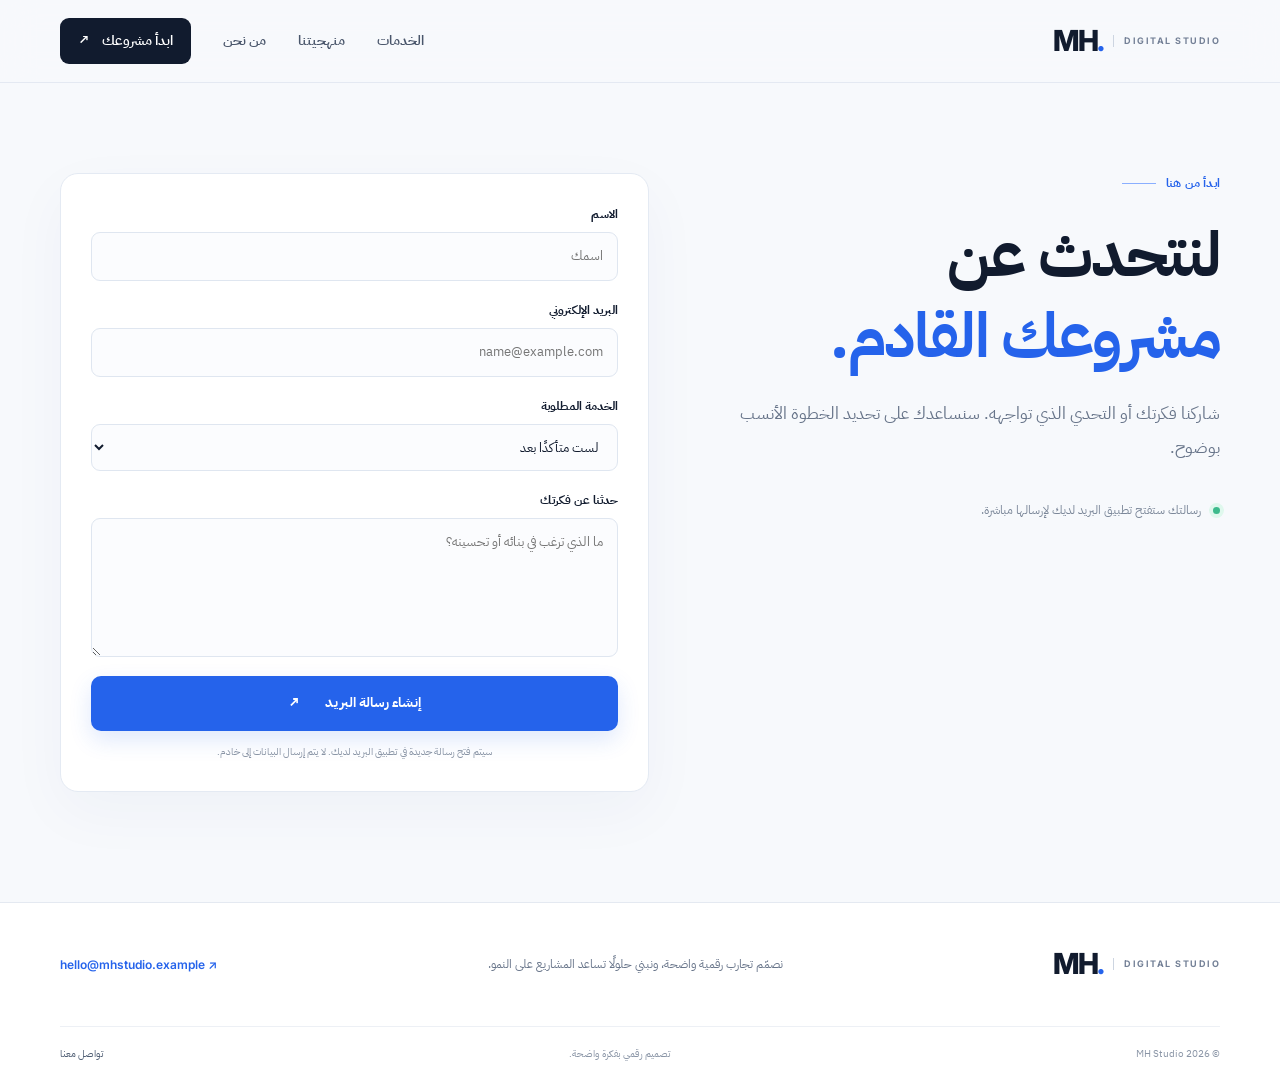
==== contact.html @ 0c254a40 "Add files via upload" ====
<!doctype html><html lang="ar" dir="rtl"><head><meta charset="utf-8"><meta name="viewport" content="width=device-width, initial-scale=1"><meta name="theme-color" content="#f7f9fc"><meta name="description" content="MH Studio — تطوير مواقع وتصميم تجارب رقمية وحلول نمو للأعمال."><title>تواصل معنا | MH Studio</title><link rel="stylesheet" href="./styles.css"><script src="./script.js" defer></script></head><body><a class="skip-link" href="#main">تخطَّ إلى المحتوى</a><header class="site-header"><div class="container header-inner"><a class="brand" href="index.html" aria-label="MH الرئيسية"><span class="brand-mark">MH<span>.</span></span><span class="brand-caption">DIGITAL STUDIO</span></a><button class="menu-toggle" aria-label="فتح القائمة" aria-expanded="false"><span></span><span></span><span></span></button><nav class="nav-links"><a href="index.html#services">الخدمات</a><a href="index.html#work">منهجيتنا</a><a href="index.html#about">من نحن</a><a class="nav-cta" href="contact.html">ابدأ مشروعك <span aria-hidden="true">↗</span></a></nav></div></header><main id="main"><section class="contact-hero section"><div class="container contact-grid"><div><div class="eyebrow">ابدأ من هنا <span class="eyebrow-line"></span></div><h1>لنتحدث عن<br><span class="text-blue">مشروعك القادم.</span></h1><p class="hero-lead">شاركنا فكرتك أو التحدي الذي تواجهه. سنساعدك على تحديد الخطوة الأنسب بوضوح.</p><div class="contact-note"><span class="status-dot"></span><span>رسالتك ستفتح تطبيق البريد لديك لإرسالها مباشرة.</span></div></div><form class="contact-form" id="contact-form"><label for="name">الاسم</label><input id="name" name="name" autocomplete="name" placeholder="اسمك" required><label for="email">البريد الإلكتروني</label><input id="email" name="email" type="email" autocomplete="email" placeholder="name@example.com" required><label for="service">الخدمة المطلوبة</label><select id="service" name="service"><option value="عام">لست متأكدًا بعد</option><option value="تطوير المواقع">تطوير المواقع</option><option value="تصميم تجربة المستخدم">تصميم تجربة المستخدم</option><option value="الهوية البصرية">الهوية البصرية</option><option value="التسويق الرقمي">التسويق الرقمي</option><option value="تحسين محركات البحث">تحسين محركات البحث</option><option value="الدعم والصيانة">الدعم والصيانة</option></select><label for="message">حدثنا عن فكرتك</label><textarea id="message" name="message" rows="5" placeholder="ما الذي ترغب في بنائه أو تحسينه؟" required></textarea><button class="button button-primary form-submit" type="submit">إنشاء رسالة البريد <span>↗</span></button><p class="form-hint" id="form-hint">سيتم فتح رسالة جديدة في تطبيق البريد لديك. لا يتم إرسال البيانات إلى خادم.</p></form></div></section></main><footer class="site-footer"><div class="container footer-top"><a class="brand" href="index.html"><span class="brand-mark">MH<span>.</span></span><span class="brand-caption">DIGITAL STUDIO</span></a><p>نصمّم تجارب رقمية واضحة، ونبني حلولًا تساعد المشاريع على النمو.</p><a class="footer-mail" href="mailto:hello@mhstudio.example">hello@mhstudio.example ↗</a></div><div class="container footer-bottom"><span>© <span data-year>2026</span> MH Studio</span><span>تصميم رقمي بفكرة واضحة.</span><a href="contact.html">تواصل معنا</a></div></footer></body></html>
---- styles.css ----
@import url('https://fonts.googleapis.com/css2?family=IBM+Plex+Sans+Arabic:wght@400;500;600;700&family=Inter:wght@400;500;600;700;800&display=swap');
:root{--ink:#111b2e;--blue:#2563eb;--blue2:#4f8cff;--pale:#edf4ff;--muted:#68758a;--line:#e4e9f1;--paper:#f7f9fc;--white:#fff;--radius:20px;--shadow:0 24px 70px rgba(24,54,103,.10)}*{box-sizing:border-box}html{scroll-behavior:smooth;scroll-padding-top:95px}body{margin:0;background:var(--paper);color:var(--ink);font-family:'IBM Plex Sans Arabic',Inter,Arial,sans-serif;line-height:1.75;-webkit-font-smoothing:antialiased}a{color:inherit;text-decoration:none}button,input,textarea,select{font:inherit}.container{width:min(1160px,calc(100% - 48px));margin-inline:auto}.skip-link{position:absolute;top:-100px;right:20px;background:#fff;padding:10px 16px;z-index:100}.skip-link:focus{top:10px}.site-header{position:sticky;top:0;z-index:30;background:rgba(247,249,252,.88);backdrop-filter:blur(18px);border-bottom:1px solid rgba(224,231,241,.8)}.header-inner{height:82px;display:flex;align-items:center;justify-content:space-between;gap:32px}.brand{display:flex;align-items:center;gap:10px;direction:ltr;flex-shrink:0}.brand-mark{font-family:Inter,sans-serif;font-size:29px;font-weight:800;letter-spacing:-2px}.brand-mark span{color:var(--blue)}.brand-caption{font:700 9px/1.4 Inter,sans-serif;letter-spacing:1.5px;color:#748197;border-left:1px solid #cdd5e1;padding-left:10px}.nav-links{display:flex;align-items:center;gap:32px;font-size:14px;font-weight:600;color:#49566b}.nav-links>a:not(.nav-cta):hover,.footer-bottom a:hover{color:var(--blue)}.nav-cta{background:var(--ink);color:#fff;padding:11px 18px;border-radius:9px;display:flex;gap:12px;align-items:center;transition:.2s}.nav-cta:hover{background:var(--blue);transform:translateY(-1px)}.menu-toggle{display:none;border:1px solid var(--line);background:white;border-radius:10px;width:44px;height:42px;padding:10px;cursor:pointer}.menu-toggle span{display:block;height:2px;background:var(--ink);margin:4px 0}.section{padding:100px 0}.hero{padding-top:78px;padding-bottom:28px;overflow:hidden}.hero-grid{display:grid;grid-template-columns:1.02fr .98fr;align-items:center;gap:52px;min-height:470px}.eyebrow{display:flex;align-items:center;gap:10px;font-size:12px;font-weight:700;letter-spacing:.2px;color:var(--blue);margin-bottom:22px}.eyebrow-line{display:inline-block;width:34px;height:1px;background:#8aafff}.status-dot{width:7px;height:7px;background:#3dba8c;border-radius:50%;box-shadow:0 0 0 4px #dff8ed}h1,h2,h3,p{margin-top:0}h1{font-size:clamp(40px,5.1vw,67px);line-height:1.3;letter-spacing:-1.8px;margin-bottom:20px;font-weight:700}h2{font-size:clamp(30px,3.5vw,43px);line-height:1.45;letter-spacing:-.8px;margin-bottom:0}.text-blue{color:var(--blue)}.muted-heading{color:#8a95a7}.hero-lead{font-size:17px;line-height:2;color:var(--muted);max-width:510px;margin-bottom:28px}.hero-actions{display:flex;align-items:center;gap:14px;flex-wrap:wrap}.button{display:inline-flex;align-items:center;justify-content:center;gap:24px;padding:14px 21px;border-radius:10px;font-weight:700;font-size:14px;border:1px solid transparent;cursor:pointer;transition:transform .2s,background .2s,border .2s}.button:hover{transform:translateY(-2px)}.button-primary{background:var(--blue);color:#fff;box-shadow:0 9px 22px #2563eb26}.button-primary:hover{background:#174dcc}.button-quiet{border-color:#dce3ee;background:rgba(255,255,255,.55);color:#35445b}.button-quiet:hover{border-color:#a9c3f8;background:#fff}.hero-meta{display:flex;align-items:center;gap:14px;margin-top:38px}.avatar-stack{display:flex;direction:ltr}.avatar-stack span{display:grid;place-items:center;width:35px;height:35px;border-radius:50%;border:2px solid var(--paper);margin-left:-8px;background:#dce8ff;color:#244eab;font:700 9px Inter}.avatar-stack span:nth-child(2){background:#e9e7ff;color:#5d54b8}.avatar-stack span:nth-child(3){background:#d8f2eb;color:#207c66}.hero-meta p{font-size:11px;color:#8490a1;margin:0;line-height:1.7}.hero-meta strong{font-size:12px;color:#39465b}.hero-visual{min-height:440px;position:relative;display:grid;place-items:center;isolation:isolate}.visual-glow{position:absolute;width:360px;height:360px;border-radius:50%;background:radial-gradient(circle,#d9e7ff 0,rgba(220,233,255,.55) 42%,transparent 72%);z-index:-2}.visual-grid,.detail-art-grid{position:absolute;inset:0;background-image:linear-gradient(#dfe7f2 1px,transparent 1px),linear-gradient(90deg,#dfe7f2 1px,transparent 1px);background-size:34px 34px;mask-image:linear-gradient(transparent,#000 20%,#000 80%,transparent);opacity:.7;z-index:-1}.dashboard-card{width:min(370px,85%);background:#fff;border:1px solid #e4eaf4;border-radius:16px;box-shadow:0 30px 80px #203f7520;transform:rotate(-3deg);padding:22px 24px;position:relative}.mock-top{display:flex;align-items:center;justify-content:space-between;border-bottom:1px solid #edf0f5;padding-bottom:17px}.mock-dots{display:flex;gap:5px}.mock-dots i{width:6px;height:6px;background:#d5dce8;border-radius:50%}.mock-label,.mock-kicker,.mock-bottom{font:700 9px Inter,sans-serif;letter-spacing:1.3px;color:#8491a6}.mock-kicker{margin-top:28px;color:var(--blue)}.mock-heading{font:600 42px/1.08 Inter,sans-serif;letter-spacing:-2px;margin:12px 0 22px;color:#19253a;direction:ltr;text-align:left}.mock-heading b{color:var(--blue)}.mock-line{height:5px;width:72%;background:#edf1f8;border-radius:5px;box-shadow:0 12px 0 #f2f5fa}.mock-bottom{display:flex;gap:14px;align-items:center;margin-top:35px;font-size:7px}.mock-arrow{margin-right:auto;font-size:18px;color:var(--blue)}.floating-card{position:absolute;display:flex;align-items:center;gap:10px;padding:13px 16px;background:#fff;border:1px solid #e5ebf4;border-radius:12px;box-shadow:0 15px 40px #243e6a12}.floating-one{top:76px;right:0}.floating-two{bottom:75px;left:0;display:block}.float-icon{display:grid;place-items:center;width:36px;height:36px;border-radius:10px;background:var(--pale);color:var(--blue);font-size:21px}.floating-card b{display:block;font-size:12px}.floating-card small{display:block;color:#8994a6;font-size:10px}.metric{font:800 26px Inter;color:var(--blue);display:block;direction:ltr}.metric span{color:#9bb8f6}.visual-index{position:absolute;bottom:12px;right:10px;left:10px;display:flex;justify-content:space-between;color:#8a96a9;font:700 9px Inter;letter-spacing:1.2px}.hero-strip{border-top:1px solid var(--line);margin-top:50px;padding:23px 0;display:flex;align-items:center;justify-content:space-between;color:#8995a7;font:700 10px Inter;letter-spacing:2px;direction:ltr}.strip-cross{color:#7da6ff;font-size:16px}.services-section{background:#fff}.section-heading{display:flex;justify-content:space-between;align-items:end;gap:50px;margin-bottom:48px}.section-heading .eyebrow{margin-bottom:15px}.section-heading>p{max-width:390px;color:var(--muted);line-height:2;font-size:14px;margin:0 0 4px}.services-grid{display:grid;grid-template-columns:repeat(3,1fr);gap:16px}.service-card{padding:25px 25px 22px;background:#fbfcfe;border:1px solid #e7ecf4;border-radius:15px;min-height:300px;display:flex;flex-direction:column;transition:transform .25s,border-color .25s,box-shadow .25s}.service-card:hover{transform:translateY(-5px);border-color:#b7cdfb;box-shadow:var(--shadow)}.service-card-top{display:flex;justify-content:space-between;align-items:center}.service-number{font:700 10px Inter;color:#9aa5b5;letter-spacing:1px}.service-icon{width:31px;height:31px;border:1px solid #e0e8f7;border-radius:50%;display:grid;place-items:center;color:var(--blue);font-size:15px}.service-symbol{width:49px;height:49px;border-radius:13px;background:#eaf1ff;color:var(--blue);display:grid;place-items:center;font-size:25px;margin:22px 0 15px}.service-card h3{font-size:19px;margin-bottom:0}.service-en{font:600 9px Inter;letter-spacing:1px;color:#8c99ab;margin-top:3px}.service-card p{font-size:12px;line-height:1.9;color:var(--muted);margin:12px 0 20px}.service-link{font-size:12px;font-weight:700;color:var(--blue);display:flex;justify-content:space-between;margin-top:auto;border-top:1px solid #e8edf4;padding-top:14px}.philosophy-section{background:#f0f5fc}.philosophy-grid{display:grid;grid-template-columns:.85fr 1.15fr;align-items:center;gap:90px}.philosophy-number{height:340px;position:relative;display:grid;place-items:center;font:800 clamp(100px,15vw,180px)/1 Inter;letter-spacing:-12px;color:#dce7f8;direction:ltr}.philosophy-number>span:first-child{color:var(--blue)}.philosophy-orbit{position:absolute;width:240px;height:240px;border:1px solid #b7cef8;border-radius:50%;transform:rotate(-28deg);box-shadow:0 0 0 28px #e7effc,0 0 0 29px #cfdef6}.philosophy-copy .eyebrow{margin-bottom:17px}.philosophy-copy p{max-width:540px;color:var(--muted);font-size:15px;line-height:2.1;margin:23px 0}.text-link{font-size:13px;font-weight:700;color:var(--blue);display:inline-flex;gap:25px}.process-section{background:#fff}.process-grid{display:grid;grid-template-columns:repeat(4,1fr);border-top:1px solid var(--line)}.process-grid article{padding:25px 22px 0;border-left:1px solid var(--line)}.process-grid article:first-child{padding-right:0}.process-grid article:last-child{border-left:0}.process-grid article>span{font:700 11px Inter;color:var(--blue);display:block;margin-bottom:27px}.process-grid h3{font-size:20px;margin-bottom:8px}.process-grid p{font-size:13px;line-height:2;color:var(--muted);margin:0}.cta-section{padding-top:20px;padding-bottom:100px}.cta-panel{position:relative;overflow:hidden;background:#172844;border-radius:22px;padding:58px 65px;display:flex;align-items:center;justify-content:space-between;color:#fff;isolation:isolate}.cta-panel h2{font-size:38px}.eyebrow-light{color:#a9c5ff}.eyebrow-light .eyebrow-line{background:#789ce9}.button-white{background:#fff;color:#1d3760;z-index:1}.button-white:hover{background:#eaf1ff}.cta-orb{position:absolute;width:340px;height:340px;border:1px solid #ffffff20;border-radius:50%;left:20%;top:-170px;z-index:-1;box-shadow:0 0 0 45px #ffffff08,0 0 0 90px #ffffff05}.site-footer{background:#fff;border-top:1px solid var(--line)}.footer-top{padding:36px 0;display:flex;align-items:center;justify-content:space-between;gap:25px}.footer-top p{font-size:12px;color:var(--muted);margin:0}.footer-mail{font:600 12px Inter;color:var(--blue);direction:ltr}.footer-bottom{border-top:1px solid #edf0f5;min-height:55px;display:flex;align-items:center;justify-content:space-between;gap:15px;color:#8a95a6;font-size:10px}.footer-bottom a{color:#4e5d73}.service-hero{padding-top:40px;padding-bottom:70px}.breadcrumbs{font-size:11px;color:#8b97a8;margin-bottom:55px}.breadcrumbs a:hover{color:var(--blue)}.breadcrumbs span{margin:0 6px}.service-detail-grid{display:grid;grid-template-columns:1.05fr .95fr;align-items:center;gap:60px}.service-detail-grid h1{font-size:clamp(37px,4.4vw,57px)}.detail-art{min-height:330px;position:relative;display:grid;place-items:center;overflow:hidden;border:1px solid #e1e9f5;border-radius:18px;background:linear-gradient(140deg,#fff,#eef4ff)}.detail-art-grid{inset:0;opacity:.8}.detail-art-circle{width:190px;height:190px;border:1px solid #b7cdf5;border-radius:50%;display:grid;place-items:center;position:relative;background:#f8fbff;box-shadow:0 0 0 22px #eaf1ff,0 0 0 23px #d9e6fb,0 0 0 55px #f1f6ff}.detail-art-circle span{font:800 90px Inter;letter-spacing:-6px;color:#d8e5fc}.detail-art-circle i{position:absolute;font:800 26px Inter;color:var(--blue);font-style:normal}.detail-art-caption{position:absolute;bottom:18px;right:20px;left:20px;display:flex;justify-content:space-between;font:700 9px Inter;letter-spacing:1px;color:#7c8da8;direction:ltr}.detail-content{background:#fff;padding:85px 0}.detail-content-grid{display:grid;grid-template-columns:.85fr 1.15fr;gap:80px}.detail-content h2{font-size:34px}.detail-intro{font-size:14px;color:var(--muted);line-height:2;margin-bottom:28px}.feature-list{list-style:none;padding:0;margin:0;border-top:1px solid var(--line)}.feature-list li{display:flex;align-items:center;gap:18px;padding:17px 0;border-bottom:1px solid var(--line)}.feature-list li>span:first-child{font:700 10px Inter;color:#8aa8e8}.feature-list strong{font-size:14px;font-weight:600}.feature-check{margin-right:auto;color:var(--blue)}.related-section{padding:75px 0}.related-panel{display:flex;align-items:center;justify-content:space-between;gap:25px;padding:40px 45px;border:1px solid #e0e8f5;border-radius:18px;background:#fff}.related-panel h2{font-size:30px}.related-panel .eyebrow{margin-bottom:12px}.contact-hero{padding-top:90px;padding-bottom:110px}.contact-grid{display:grid;grid-template-columns:.9fr 1.1fr;gap:90px;align-items:start}.contact-grid h1{font-size:clamp(42px,5vw,62px)}.contact-note{display:flex;align-items:center;gap:12px;color:#7b8799;font-size:12px;margin-top:35px}.contact-form{background:#fff;border:1px solid #e4eaf3;border-radius:18px;padding:30px;box-shadow:0 20px 60px #203f750a;display:flex;flex-direction:column}.contact-form label{font-size:12px;font-weight:700;margin:0 0 7px}.contact-form input,.contact-form select,.contact-form textarea{width:100%;border:1px solid #dfe6f0;border-radius:9px;background:#fbfcfe;padding:12px 14px;color:var(--ink);outline:none;margin-bottom:19px;font-size:13px}.contact-form input:focus,.contact-form select:focus,.contact-form textarea:focus{border-color:#8cb0ff;box-shadow:0 0 0 3px #2563eb12}.contact-form textarea{resize:vertical}.form-submit{width:100%}.form-hint{font-size:10px;color:#8a95a6;line-height:1.8;margin:12px 0 0;text-align:center}
@media(max-width:900px){.container{width:min(100% - 36px,720px)}.header-inner{height:72px}.menu-toggle{display:block}.nav-links{display:none;position:absolute;top:71px;right:18px;left:18px;background:#fff;border:1px solid var(--line);border-radius:14px;padding:18px;box-shadow:var(--shadow);flex-direction:column;align-items:stretch;gap:0}.nav-links.is-open{display:flex}.nav-links>a{padding:12px}.nav-links .nav-cta{justify-content:center;margin-top:8px}.hero{padding-top:55px}.hero-grid{grid-template-columns:1fr;gap:25px}.hero-copy{max-width:650px}.hero-visual{min-height:390px}.section{padding:75px 0}.hero-strip{margin-top:30px}.section-heading{align-items:start;flex-direction:column;gap:18px}.section-heading>p{max-width:600px}.services-grid{grid-template-columns:repeat(2,1fr)}.philosophy-grid{gap:30px;grid-template-columns:.7fr 1.3fr}.philosophy-number{height:260px;font-size:115px}.philosophy-orbit{width:180px;height:180px}.process-grid{grid-template-columns:repeat(2,1fr);row-gap:30px}.process-grid article:nth-child(3){border-left:1px solid var(--line)}.cta-panel{padding:42px}.service-detail-grid{grid-template-columns:1fr;gap:35px}.detail-art{min-height:280px}.detail-content-grid{gap:40px}.contact-grid{gap:40px;grid-template-columns:1fr 1fr}}
@media(max-width:600px){.container{width:calc(100% - 32px)}.brand-mark{font-size:26px}.brand-caption{font-size:8px}.hero{padding-top:43px}.hero-grid{min-height:0}.eyebrow{font-size:11px;margin-bottom:15px}h1{font-size:40px;letter-spacing:-1.2px}.hero-lead{font-size:14px;line-height:2}.hero-actions{gap:9px}.button{padding:12px 15px;font-size:12px;gap:15px}.hero-meta{margin-top:28px}.hero-visual{min-height:330px;margin-inline:-7px}.dashboard-card{padding:17px 18px;width:75%;min-width:255px}.mock-heading{font-size:35px}.floating-one{right:0;top:40px}.floating-two{left:0;bottom:45px}.floating-card{padding:9px 11px}.visual-index{bottom:0}.hero-strip{gap:10px;font-size:8px;letter-spacing:1px;flex-wrap:wrap;justify-content:center}.strip-cross{font-size:12px}.section{padding:62px 0}.section-heading{margin-bottom:30px}.section-heading h2{font-size:31px}.services-grid{grid-template-columns:1fr;gap:12px}.service-card{min-height:260px;padding:22px}.service-symbol{margin:17px 0 12px}.philosophy-grid{grid-template-columns:1fr;gap:15px}.philosophy-number{height:160px;font-size:100px;letter-spacing:-7px}.philosophy-orbit{width:140px;height:140px;box-shadow:0 0 0 15px #e7effc,0 0 0 16px #cfdef6}.philosophy-copy h2{font-size:31px}.process-grid{grid-template-columns:1fr 1fr;gap:22px 0}.process-grid article{padding:15px 13px 0}.process-grid article:first-child{padding-right:0}.process-grid article>span{margin-bottom:14px}.process-grid h3{font-size:17px}.process-grid p{font-size:12px}.cta-section{padding-top:0;padding-bottom:65px}.cta-panel{padding:30px 23px;align-items:flex-start;flex-direction:column;gap:25px}.cta-panel h2{font-size:31px}.footer-top{align-items:flex-start;flex-direction:column;gap:17px;padding:28px 0}.footer-bottom{padding:14px 0;flex-wrap:wrap}.breadcrumbs{margin-bottom:35px}.service-hero{padding-top:28px;padding-bottom:50px}.service-detail-grid h1{font-size:38px}.detail-art{min-height:245px}.detail-art-circle{width:145px;height:145px}.detail-art-circle span{font-size:70px}.detail-art-circle i{font-size:22px}.detail-content{padding:60px 0}.detail-content-grid{grid-template-columns:1fr;gap:22px}.detail-content h2{font-size:30px}.feature-list li{gap:12px}.feature-list strong{font-size:12px}.related-section{padding:48px 0}.related-panel{padding:25px;align-items:flex-start;flex-direction:column}.related-panel h2{font-size:28px}.contact-hero{padding:55px 0 70px}.contact-grid{grid-template-columns:1fr;gap:30px}.contact-grid h1{font-size:42px}.contact-form{padding:22px}}
@media(prefers-reduced-motion:reduce){*,*::before,*::after{scroll-behavior:auto!important;transition:none!important}}
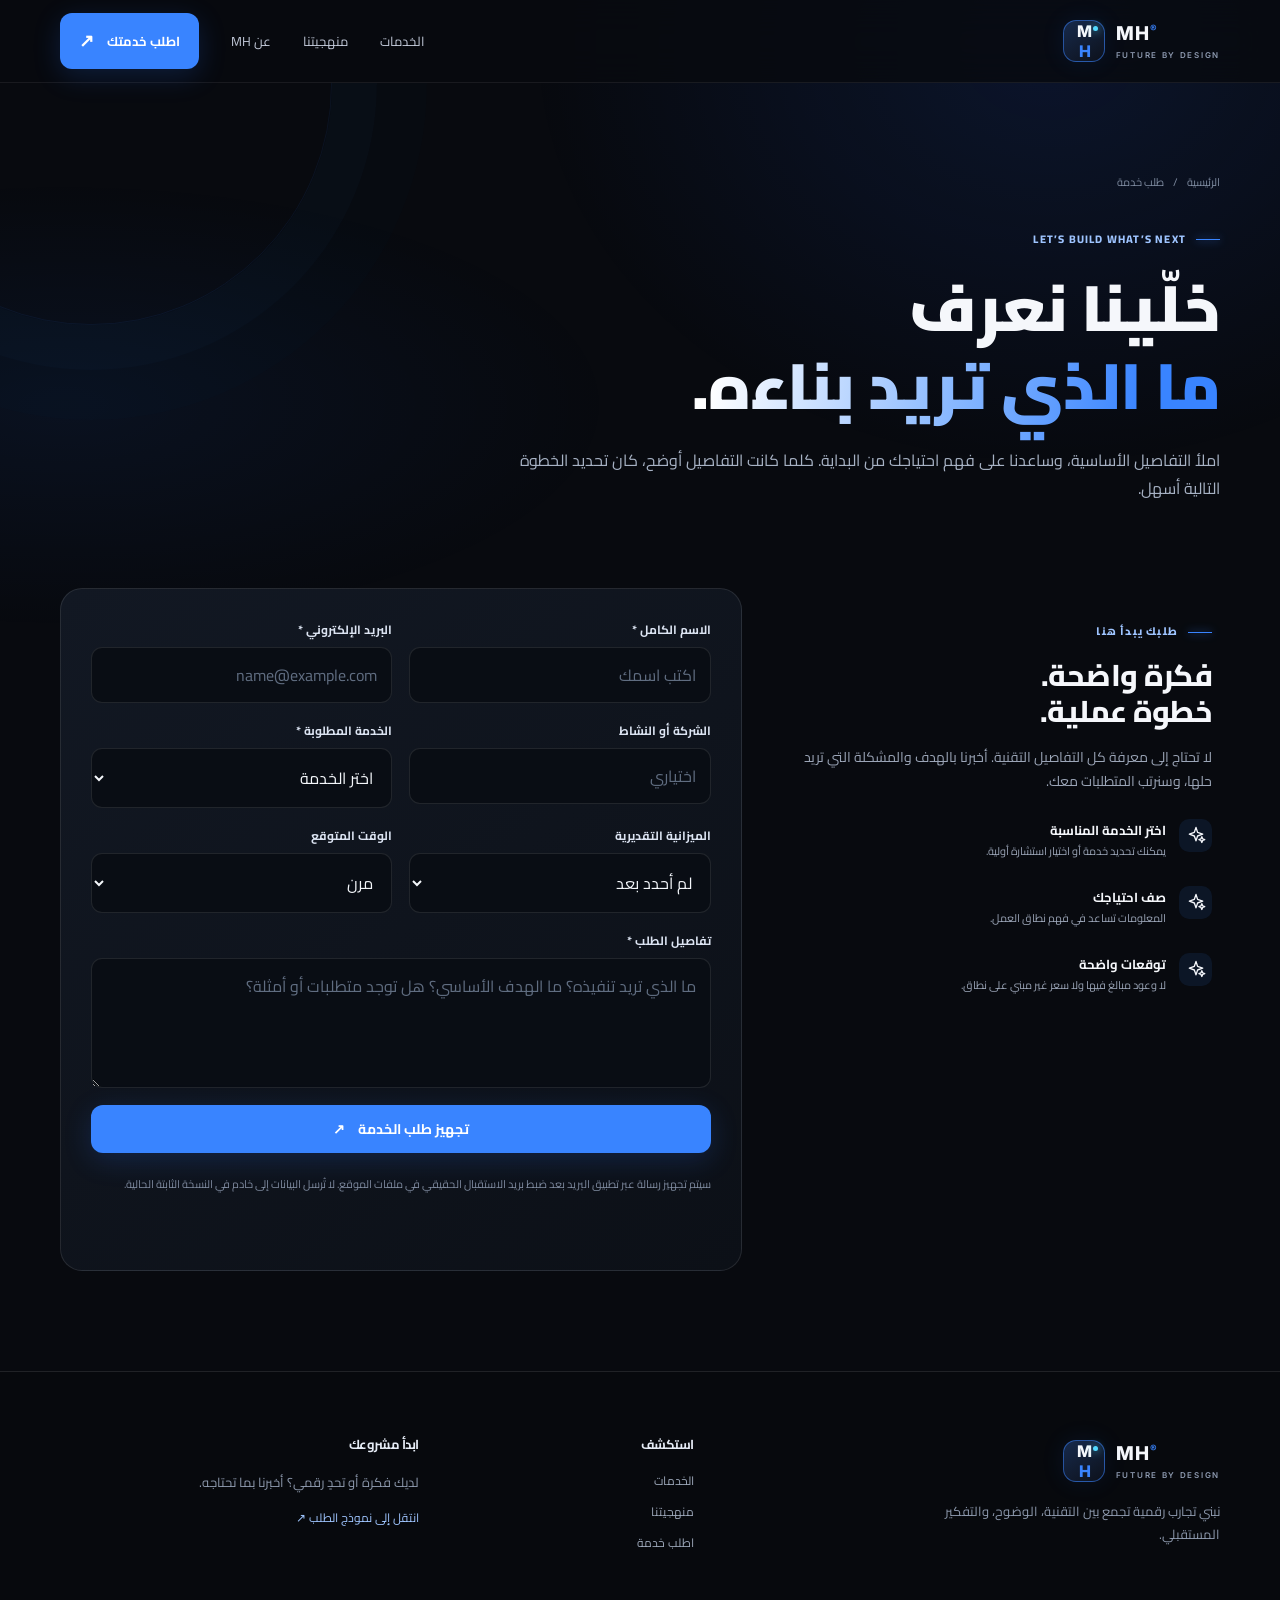
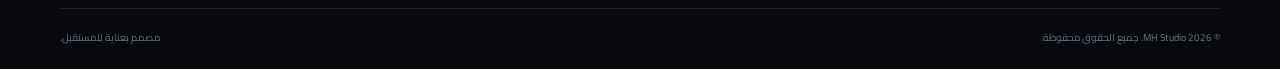
==== commit 769043db: "Add files via upload" ====
--- a/contact.html
+++ b/contact.html
@@ -1 +1 @@
-<!doctype html><html lang="ar" dir="rtl"><head><meta charset="utf-8"><meta name="viewport" content="width=device-width, initial-scale=1"><meta name="theme-color" content="#f7f9fc"><meta name="description" content="MH Studio — تطوير مواقع وتصميم تجارب رقمية وحلول نمو للأعمال."><title>تواصل معنا | MH Studio</title><link rel="stylesheet" href="./styles.css"><script src="./script.js" defer></script></head><body><a class="skip-link" href="#main">تخطَّ إلى المحتوى</a><header class="site-header"><div class="container header-inner"><a class="brand" href="index.html" aria-label="MH الرئيسية"><span class="brand-mark">MH<span>.</span></span><span class="brand-caption">DIGITAL STUDIO</span></a><button class="menu-toggle" aria-label="فتح القائمة" aria-expanded="false"><span></span><span></span><span></span></button><nav class="nav-links"><a href="index.html#services">الخدمات</a><a href="index.html#work">منهجيتنا</a><a href="index.html#about">من نحن</a><a class="nav-cta" href="contact.html">ابدأ مشروعك <span aria-hidden="true">↗</span></a></nav></div></header><main id="main"><section class="contact-hero section"><div class="container contact-grid"><div><div class="eyebrow">ابدأ من هنا <span class="eyebrow-line"></span></div><h1>لنتحدث عن<br><span class="text-blue">مشروعك القادم.</span></h1><p class="hero-lead">شاركنا فكرتك أو التحدي الذي تواجهه. سنساعدك على تحديد الخطوة الأنسب بوضوح.</p><div class="contact-note"><span class="status-dot"></span><span>رسالتك ستفتح تطبيق البريد لديك لإرسالها مباشرة.</span></div></div><form class="contact-form" id="contact-form"><label for="name">الاسم</label><input id="name" name="name" autocomplete="name" placeholder="اسمك" required><label for="email">البريد الإلكتروني</label><input id="email" name="email" type="email" autocomplete="email" placeholder="name@example.com" required><label for="service">الخدمة المطلوبة</label><select id="service" name="service"><option value="عام">لست متأكدًا بعد</option><option value="تطوير المواقع">تطوير المواقع</option><option value="تصميم تجربة المستخدم">تصميم تجربة المستخدم</option><option value="الهوية البصرية">الهوية البصرية</option><option value="التسويق الرقمي">التسويق الرقمي</option><option value="تحسين محركات البحث">تحسين محركات البحث</option><option value="الدعم والصيانة">الدعم والصيانة</option></select><label for="message">حدثنا عن فكرتك</label><textarea id="message" name="message" rows="5" placeholder="ما الذي ترغب في بنائه أو تحسينه؟" required></textarea><button class="button button-primary form-submit" type="submit">إنشاء رسالة البريد <span>↗</span></button><p class="form-hint" id="form-hint">سيتم فتح رسالة جديدة في تطبيق البريد لديك. لا يتم إرسال البيانات إلى خادم.</p></form></div></section></main><footer class="site-footer"><div class="container footer-top"><a class="brand" href="index.html"><span class="brand-mark">MH<span>.</span></span><span class="brand-caption">DIGITAL STUDIO</span></a><p>نصمّم تجارب رقمية واضحة، ونبني حلولًا تساعد المشاريع على النمو.</p><a class="footer-mail" href="mailto:hello@mhstudio.example">hello@mhstudio.example ↗</a></div><div class="container footer-bottom"><span>© <span data-year>2026</span> MH Studio</span><span>تصميم رقمي بفكرة واضحة.</span><a href="contact.html">تواصل معنا</a></div></footer></body></html>+<!doctype html><html lang="ar" dir="rtl"><head><meta charset="utf-8"><meta name="viewport" content="width=device-width,initial-scale=1"><meta name="theme-color" content="#080a0f"><meta name="description" content="أرسل طلب خدمة إلى MH Studio. اختر الخدمة وشاركنا تفاصيل احتياجك. "><title>اطلب خدمة | MH Studio</title><link rel="stylesheet" href="styles.css"><link rel="icon" href="assets/favicon.svg" type="image/svg+xml"></head><body><a class="skip-link" href="#main">تخطّي إلى المحتوى</a><header class="site-header"><div class="container nav-wrap"><a class="brand" href="index.html" aria-label="MH الصفحة الرئيسية"><span class="brand-mark">M<span>H</span><i></i></span><span class="brand-copy"><strong>MH<span>®</span></strong><small>FUTURE BY DESIGN</small></span></a><button class="menu-toggle" aria-label="فتح القائمة" aria-expanded="false"><span></span><span></span></button><nav class="main-nav" aria-label="القائمة الرئيسية"><a href="index.html#services">الخدمات</a><a href="index.html#approach">منهجيتنا</a><a href="index.html#about">عن MH</a><a class="nav-cta" href="contact.html">اطلب خدمتك <span>↗</span></a></nav></div></header><main id="main"><section class="page-hero"><div class="container"><div class="breadcrumbs"><a href="index.html">الرئيسية</a><span>/</span><span>طلب خدمة</span></div><span class="eyebrow">Let’s build what’s next</span><h1>خلّينا نعرف<br><span class="gradient-text">ما الذي تريد بناءه.</span></h1><p>املأ التفاصيل الأساسية، وساعدنا على فهم احتياجك من البداية. كلما كانت التفاصيل أوضح، كان تحديد الخطوة التالية أسهل.</p></div></section><section class="section" style="padding-top:20px"><div class="container contact-grid"><aside class="contact-aside reveal"><span class="eyebrow">طلبك يبدأ هنا</span><h2 style="font-size:30px">فكرة واضحة.<br>خطوة عملية.</h2><p>لا تحتاج إلى معرفة كل التفاصيل التقنية. أخبرنا بالهدف والمشكلة التي تريد حلها، وسنرتب المتطلبات معك.</p><div class="contact-point"><span class="mini-icon"><svg width="20" height="20" viewBox="0 0 24 24" fill="none" stroke="currentColor" stroke-width="1.6" stroke-linecap="round" stroke-linejoin="round" aria-hidden="true"><path d="m12 3 1.9 5.8L20 11l-6.1 2.2L12 19l-2-5.8L4 11l6-2.2L12 3ZM19 14l1 2.5 2.5 1-2.5 1L19 21l-1-2.5-2.5-1 2.5-1L19 14Z"/></svg></span><div><strong>اختر الخدمة المناسبة</strong><small>يمكنك تحديد خدمة أو اختيار استشارة أولية.</small></div></div><div class="contact-point"><span class="mini-icon"><svg width="20" height="20" viewBox="0 0 24 24" fill="none" stroke="currentColor" stroke-width="1.6" stroke-linecap="round" stroke-linejoin="round" aria-hidden="true"><path d="m12 3 1.9 5.8L20 11l-6.1 2.2L12 19l-2-5.8L4 11l6-2.2L12 3ZM19 14l1 2.5 2.5 1-2.5 1L19 21l-1-2.5-2.5-1 2.5-1L19 14Z"/></svg></span><div><strong>صف احتياجك</strong><small>المعلومات تساعد في فهم نطاق العمل.</small></div></div><div class="contact-point"><span class="mini-icon"><svg width="20" height="20" viewBox="0 0 24 24" fill="none" stroke="currentColor" stroke-width="1.6" stroke-linecap="round" stroke-linejoin="round" aria-hidden="true"><path d="m12 3 1.9 5.8L20 11l-6.1 2.2L12 19l-2-5.8L4 11l6-2.2L12 3ZM19 14l1 2.5 2.5 1-2.5 1L19 21l-1-2.5-2.5-1 2.5-1L19 14Z"/></svg></span><div><strong>توقعات واضحة</strong><small>لا وعود مبالغ فيها ولا سعر غير مبني على نطاق.</small></div></div></aside><section class="form-panel reveal"><form data-request-form data-recipient="REPLACE_WITH_REAL_EMAIL"><div class="form-grid"><div class="field"><label for="name">الاسم الكامل *</label><input id="name" name="الاسم" autocomplete="name" placeholder="اكتب اسمك" required></div><div class="field"><label for="email">البريد الإلكتروني *</label><input id="email" name="البريد الإلكتروني" type="email" autocomplete="email" placeholder="name@example.com" required></div><div class="field"><label for="company">الشركة أو النشاط</label><input id="company" name="الشركة أو النشاط" placeholder="اختياري"></div><div class="field"><label for="service">الخدمة المطلوبة *</label><select id="service" name="service" required><option value="">اختر الخدمة</option><option value="تطوير المواقع والمتاجر">تطوير المواقع والمتاجر</option><option value="تصميم UI/UX">تصميم UI/UX</option><option value="الذكاء الاصطناعي والأتمتة">الذكاء الاصطناعي والأتمتة</option><option value="الهوية البصرية">الهوية البصرية</option><option value="التسويق الرقمي">التسويق الرقمي</option><option value="تحسين محركات البحث">تحسين محركات البحث</option><option value="الاستضافة والدعم الفني">الاستضافة والدعم الفني</option><option value="أنظمة الويب ولوحات التحكم">أنظمة الويب ولوحات التحكم</option><option value="حلول رقمية مخصصة">حلول رقمية مخصصة</option><option value="استشارة لتحديد الخدمة">أحتاج مساعدة في تحديد الخدمة</option></select></div><div class="field"><label for="budget">الميزانية التقديرية</label><select id="budget" name="الميزانية"><option value="غير محددة">لم أحدد بعد</option><option>أقل من 500 دولار</option><option>500–1,500 دولار</option><option>1,500–5,000 دولار</option><option>أكثر من 5,000 دولار</option><option>أفضل مناقشتها أولًا</option></select></div><div class="field"><label for="timeline">الوقت المتوقع</label><select id="timeline" name="الوقت المتوقع"><option>مرن</option><option>خلال أسبوعين</option><option>خلال شهر</option><option>خلال 2–3 أشهر</option></select></div><div class="field full"><label for="details">تفاصيل الطلب *</label><textarea id="details" name="تفاصيل الطلب" placeholder="ما الذي تريد تنفيذه؟ ما الهدف الأساسي؟ هل توجد متطلبات أو أمثلة؟" required></textarea></div><div class="field full"><button class="button-primary form-submit" type="submit">تجهيز طلب الخدمة <span>↗</span></button><p class="form-note">سيتم تجهيز رسالة عبر تطبيق البريد بعد ضبط بريد الاستقبال الحقيقي في ملفات الموقع. لا تُرسل البيانات إلى خادم في النسخة الثابتة الحالية.</p><p class="form-status" aria-live="polite"></p></div></div></form></section></div></section></main><footer class="site-footer"><div class="container footer-top"><div class="footer-brand"><a class="brand" href="index.html"><span class="brand-mark">M<span>H</span><i></i></span><span class="brand-copy"><strong>MH<span>®</span></strong><small>FUTURE BY DESIGN</small></span></a><p>نبني تجارب رقمية تجمع بين التقنية، الوضوح، والتفكير المستقبلي.</p></div><div><h3>استكشف</h3><a href="index.html#services">الخدمات</a><a href="index.html#approach">منهجيتنا</a><a href="contact.html">اطلب خدمة</a></div><div><h3>ابدأ مشروعك</h3><p>لديك فكرة أو تحدٍ رقمي؟ أخبرنا بما تحتاجه.</p><a class="footer-link" href="contact.html">انتقل إلى نموذج الطلب ↗</a></div></div><div class="container footer-bottom"><span>© <span data-year></span> MH Studio. جميع الحقوق محفوظة.</span><span>مصمم بعناية للمستقبل.</span></div></footer><script src="script.js" defer></script><script>const serviceMap={'web-development':'تطوير المواقع والمتاجر','ui-ux-design':'تصميم UI/UX','ai-automation':'الذكاء الاصطناعي والأتمتة','brand-identity':'الهوية البصرية','digital-marketing':'التسويق الرقمي','seo':'تحسين محركات البحث','hosting-support':'الاستضافة والدعم الفني','web-systems':'أنظمة الويب ولوحات التحكم','other-solutions':'حلول رقمية مخصصة'};const params=new URLSearchParams(location.search);const wanted=params.get('service');if(wanted&&serviceMap[wanted])document.getElementById('service').value=serviceMap[wanted];</script></body></html>
--- a/styles.css
+++ b/styles.css
@@ -1,5 +1,2 @@
-@import url('https://fonts.googleapis.com/css2?family=IBM+Plex+Sans+Arabic:wght@400;500;600;700&family=Inter:wght@400;500;600;700;800&display=swap');
-:root{--ink:#111b2e;--blue:#2563eb;--blue2:#4f8cff;--pale:#edf4ff;--muted:#68758a;--line:#e4e9f1;--paper:#f7f9fc;--white:#fff;--radius:20px;--shadow:0 24px 70px rgba(24,54,103,.10)}*{box-sizing:border-box}html{scroll-behavior:smooth;scroll-padding-top:95px}body{margin:0;background:var(--paper);color:var(--ink);font-family:'IBM Plex Sans Arabic',Inter,Arial,sans-serif;line-height:1.75;-webkit-font-smoothing:antialiased}a{color:inherit;text-decoration:none}button,input,textarea,select{font:inherit}.container{width:min(1160px,calc(100% - 48px));margin-inline:auto}.skip-link{position:absolute;top:-100px;right:20px;background:#fff;padding:10px 16px;z-index:100}.skip-link:focus{top:10px}.site-header{position:sticky;top:0;z-index:30;background:rgba(247,249,252,.88);backdrop-filter:blur(18px);border-bottom:1px solid rgba(224,231,241,.8)}.header-inner{height:82px;display:flex;align-items:center;justify-content:space-between;gap:32px}.brand{display:flex;align-items:center;gap:10px;direction:ltr;flex-shrink:0}.brand-mark{font-family:Inter,sans-serif;font-size:29px;font-weight:800;letter-spacing:-2px}.brand-mark span{color:var(--blue)}.brand-caption{font:700 9px/1.4 Inter,sans-serif;letter-spacing:1.5px;color:#748197;border-left:1px solid #cdd5e1;padding-left:10px}.nav-links{display:flex;align-items:center;gap:32px;font-size:14px;font-weight:600;color:#49566b}.nav-links>a:not(.nav-cta):hover,.footer-bottom a:hover{color:var(--blue)}.nav-cta{background:var(--ink);color:#fff;padding:11px 18px;border-radius:9px;display:flex;gap:12px;align-items:center;transition:.2s}.nav-cta:hover{background:var(--blue);transform:translateY(-1px)}.menu-toggle{display:none;border:1px solid var(--line);background:white;border-radius:10px;width:44px;height:42px;padding:10px;cursor:pointer}.menu-toggle span{display:block;height:2px;background:var(--ink);margin:4px 0}.section{padding:100px 0}.hero{padding-top:78px;padding-bottom:28px;overflow:hidden}.hero-grid{display:grid;grid-template-columns:1.02fr .98fr;align-items:center;gap:52px;min-height:470px}.eyebrow{display:flex;align-items:center;gap:10px;font-size:12px;font-weight:700;letter-spacing:.2px;color:var(--blue);margin-bottom:22px}.eyebrow-line{display:inline-block;width:34px;height:1px;background:#8aafff}.status-dot{width:7px;height:7px;background:#3dba8c;border-radius:50%;box-shadow:0 0 0 4px #dff8ed}h1,h2,h3,p{margin-top:0}h1{font-size:clamp(40px,5.1vw,67px);line-height:1.3;letter-spacing:-1.8px;margin-bottom:20px;font-weight:700}h2{font-size:clamp(30px,3.5vw,43px);line-height:1.45;letter-spacing:-.8px;margin-bottom:0}.text-blue{color:var(--blue)}.muted-heading{color:#8a95a7}.hero-lead{font-size:17px;line-height:2;color:var(--muted);max-width:510px;margin-bottom:28px}.hero-actions{display:flex;align-items:center;gap:14px;flex-wrap:wrap}.button{display:inline-flex;align-items:center;justify-content:center;gap:24px;padding:14px 21px;border-radius:10px;font-weight:700;font-size:14px;border:1px solid transparent;cursor:pointer;transition:transform .2s,background .2s,border .2s}.button:hover{transform:translateY(-2px)}.button-primary{background:var(--blue);color:#fff;box-shadow:0 9px 22px #2563eb26}.button-primary:hover{background:#174dcc}.button-quiet{border-color:#dce3ee;background:rgba(255,255,255,.55);color:#35445b}.button-quiet:hover{border-color:#a9c3f8;background:#fff}.hero-meta{display:flex;align-items:center;gap:14px;margin-top:38px}.avatar-stack{display:flex;direction:ltr}.avatar-stack span{display:grid;place-items:center;width:35px;height:35px;border-radius:50%;border:2px solid var(--paper);margin-left:-8px;background:#dce8ff;color:#244eab;font:700 9px Inter}.avatar-stack span:nth-child(2){background:#e9e7ff;color:#5d54b8}.avatar-stack span:nth-child(3){background:#d8f2eb;color:#207c66}.hero-meta p{font-size:11px;color:#8490a1;margin:0;line-height:1.7}.hero-meta strong{font-size:12px;color:#39465b}.hero-visual{min-height:440px;position:relative;display:grid;place-items:center;isolation:isolate}.visual-glow{position:absolute;width:360px;height:360px;border-radius:50%;background:radial-gradient(circle,#d9e7ff 0,rgba(220,233,255,.55) 42%,transparent 72%);z-index:-2}.visual-grid,.detail-art-grid{position:absolute;inset:0;background-image:linear-gradient(#dfe7f2 1px,transparent 1px),linear-gradient(90deg,#dfe7f2 1px,transparent 1px);background-size:34px 34px;mask-image:linear-gradient(transparent,#000 20%,#000 80%,transparent);opacity:.7;z-index:-1}.dashboard-card{width:min(370px,85%);background:#fff;border:1px solid #e4eaf4;border-radius:16px;box-shadow:0 30px 80px #203f7520;transform:rotate(-3deg);padding:22px 24px;position:relative}.mock-top{display:flex;align-items:center;justify-content:space-between;border-bottom:1px solid #edf0f5;padding-bottom:17px}.mock-dots{display:flex;gap:5px}.mock-dots i{width:6px;height:6px;background:#d5dce8;border-radius:50%}.mock-label,.mock-kicker,.mock-bottom{font:700 9px Inter,sans-serif;letter-spacing:1.3px;color:#8491a6}.mock-kicker{margin-top:28px;color:var(--blue)}.mock-heading{font:600 42px/1.08 Inter,sans-serif;letter-spacing:-2px;margin:12px 0 22px;color:#19253a;direction:ltr;text-align:left}.mock-heading b{color:var(--blue)}.mock-line{height:5px;width:72%;background:#edf1f8;border-radius:5px;box-shadow:0 12px 0 #f2f5fa}.mock-bottom{display:flex;gap:14px;align-items:center;margin-top:35px;font-size:7px}.mock-arrow{margin-right:auto;font-size:18px;color:var(--blue)}.floating-card{position:absolute;display:flex;align-items:center;gap:10px;padding:13px 16px;background:#fff;border:1px solid #e5ebf4;border-radius:12px;box-shadow:0 15px 40px #243e6a12}.floating-one{top:76px;right:0}.floating-two{bottom:75px;left:0;display:block}.float-icon{display:grid;place-items:center;width:36px;height:36px;border-radius:10px;background:var(--pale);color:var(--blue);font-size:21px}.floating-card b{display:block;font-size:12px}.floating-card small{display:block;color:#8994a6;font-size:10px}.metric{font:800 26px Inter;color:var(--blue);display:block;direction:ltr}.metric span{color:#9bb8f6}.visual-index{position:absolute;bottom:12px;right:10px;left:10px;display:flex;justify-content:space-between;color:#8a96a9;font:700 9px Inter;letter-spacing:1.2px}.hero-strip{border-top:1px solid var(--line);margin-top:50px;padding:23px 0;display:flex;align-items:center;justify-content:space-between;color:#8995a7;font:700 10px Inter;letter-spacing:2px;direction:ltr}.strip-cross{color:#7da6ff;font-size:16px}.services-section{background:#fff}.section-heading{display:flex;justify-content:space-between;align-items:end;gap:50px;margin-bottom:48px}.section-heading .eyebrow{margin-bottom:15px}.section-heading>p{max-width:390px;color:var(--muted);line-height:2;font-size:14px;margin:0 0 4px}.services-grid{display:grid;grid-template-columns:repeat(3,1fr);gap:16px}.service-card{padding:25px 25px 22px;background:#fbfcfe;border:1px solid #e7ecf4;border-radius:15px;min-height:300px;display:flex;flex-direction:column;transition:transform .25s,border-color .25s,box-shadow .25s}.service-card:hover{transform:translateY(-5px);border-color:#b7cdfb;box-shadow:var(--shadow)}.service-card-top{display:flex;justify-content:space-between;align-items:center}.service-number{font:700 10px Inter;color:#9aa5b5;letter-spacing:1px}.service-icon{width:31px;height:31px;border:1px solid #e0e8f7;border-radius:50%;display:grid;place-items:center;color:var(--blue);font-size:15px}.service-symbol{width:49px;height:49px;border-radius:13px;background:#eaf1ff;color:var(--blue);display:grid;place-items:center;font-size:25px;margin:22px 0 15px}.service-card h3{font-size:19px;margin-bottom:0}.service-en{font:600 9px Inter;letter-spacing:1px;color:#8c99ab;margin-top:3px}.service-card p{font-size:12px;line-height:1.9;color:var(--muted);margin:12px 0 20px}.service-link{font-size:12px;font-weight:700;color:var(--blue);display:flex;justify-content:space-between;margin-top:auto;border-top:1px solid #e8edf4;padding-top:14px}.philosophy-section{background:#f0f5fc}.philosophy-grid{display:grid;grid-template-columns:.85fr 1.15fr;align-items:center;gap:90px}.philosophy-number{height:340px;position:relative;display:grid;place-items:center;font:800 clamp(100px,15vw,180px)/1 Inter;letter-spacing:-12px;color:#dce7f8;direction:ltr}.philosophy-number>span:first-child{color:var(--blue)}.philosophy-orbit{position:absolute;width:240px;height:240px;border:1px solid #b7cef8;border-radius:50%;transform:rotate(-28deg);box-shadow:0 0 0 28px #e7effc,0 0 0 29px #cfdef6}.philosophy-copy .eyebrow{margin-bottom:17px}.philosophy-copy p{max-width:540px;color:var(--muted);font-size:15px;line-height:2.1;margin:23px 0}.text-link{font-size:13px;font-weight:700;color:var(--blue);display:inline-flex;gap:25px}.process-section{background:#fff}.process-grid{display:grid;grid-template-columns:repeat(4,1fr);border-top:1px solid var(--line)}.process-grid article{padding:25px 22px 0;border-left:1px solid var(--line)}.process-grid article:first-child{padding-right:0}.process-grid article:last-child{border-left:0}.process-grid article>span{font:700 11px Inter;color:var(--blue);display:block;margin-bottom:27px}.process-grid h3{font-size:20px;margin-bottom:8px}.process-grid p{font-size:13px;line-height:2;color:var(--muted);margin:0}.cta-section{padding-top:20px;padding-bottom:100px}.cta-panel{position:relative;overflow:hidden;background:#172844;border-radius:22px;padding:58px 65px;display:flex;align-items:center;justify-content:space-between;color:#fff;isolation:isolate}.cta-panel h2{font-size:38px}.eyebrow-light{color:#a9c5ff}.eyebrow-light .eyebrow-line{background:#789ce9}.button-white{background:#fff;color:#1d3760;z-index:1}.button-white:hover{background:#eaf1ff}.cta-orb{position:absolute;width:340px;height:340px;border:1px solid #ffffff20;border-radius:50%;left:20%;top:-170px;z-index:-1;box-shadow:0 0 0 45px #ffffff08,0 0 0 90px #ffffff05}.site-footer{background:#fff;border-top:1px solid var(--line)}.footer-top{padding:36px 0;display:flex;align-items:center;justify-content:space-between;gap:25px}.footer-top p{font-size:12px;color:var(--muted);margin:0}.footer-mail{font:600 12px Inter;color:var(--blue);direction:ltr}.footer-bottom{border-top:1px solid #edf0f5;min-height:55px;display:flex;align-items:center;justify-content:space-between;gap:15px;color:#8a95a6;font-size:10px}.footer-bottom a{color:#4e5d73}.service-hero{padding-top:40px;padding-bottom:70px}.breadcrumbs{font-size:11px;color:#8b97a8;margin-bottom:55px}.breadcrumbs a:hover{color:var(--blue)}.breadcrumbs span{margin:0 6px}.service-detail-grid{display:grid;grid-template-columns:1.05fr .95fr;align-items:center;gap:60px}.service-detail-grid h1{font-size:clamp(37px,4.4vw,57px)}.detail-art{min-height:330px;position:relative;display:grid;place-items:center;overflow:hidden;border:1px solid #e1e9f5;border-radius:18px;background:linear-gradient(140deg,#fff,#eef4ff)}.detail-art-grid{inset:0;opacity:.8}.detail-art-circle{width:190px;height:190px;border:1px solid #b7cdf5;border-radius:50%;display:grid;place-items:center;position:relative;background:#f8fbff;box-shadow:0 0 0 22px #eaf1ff,0 0 0 23px #d9e6fb,0 0 0 55px #f1f6ff}.detail-art-circle span{font:800 90px Inter;letter-spacing:-6px;color:#d8e5fc}.detail-art-circle i{position:absolute;font:800 26px Inter;color:var(--blue);font-style:normal}.detail-art-caption{position:absolute;bottom:18px;right:20px;left:20px;display:flex;justify-content:space-between;font:700 9px Inter;letter-spacing:1px;color:#7c8da8;direction:ltr}.detail-content{background:#fff;padding:85px 0}.detail-content-grid{display:grid;grid-template-columns:.85fr 1.15fr;gap:80px}.detail-content h2{font-size:34px}.detail-intro{font-size:14px;color:var(--muted);line-height:2;margin-bottom:28px}.feature-list{list-style:none;padding:0;margin:0;border-top:1px solid var(--line)}.feature-list li{display:flex;align-items:center;gap:18px;padding:17px 0;border-bottom:1px solid var(--line)}.feature-list li>span:first-child{font:700 10px Inter;color:#8aa8e8}.feature-list strong{font-size:14px;font-weight:600}.feature-check{margin-right:auto;color:var(--blue)}.related-section{padding:75px 0}.related-panel{display:flex;align-items:center;justify-content:space-between;gap:25px;padding:40px 45px;border:1px solid #e0e8f5;border-radius:18px;background:#fff}.related-panel h2{font-size:30px}.related-panel .eyebrow{margin-bottom:12px}.contact-hero{padding-top:90px;padding-bottom:110px}.contact-grid{display:grid;grid-template-columns:.9fr 1.1fr;gap:90px;align-items:start}.contact-grid h1{font-size:clamp(42px,5vw,62px)}.contact-note{display:flex;align-items:center;gap:12px;color:#7b8799;font-size:12px;margin-top:35px}.contact-form{background:#fff;border:1px solid #e4eaf3;border-radius:18px;padding:30px;box-shadow:0 20px 60px #203f750a;display:flex;flex-direction:column}.contact-form label{font-size:12px;font-weight:700;margin:0 0 7px}.contact-form input,.contact-form select,.contact-form textarea{width:100%;border:1px solid #dfe6f0;border-radius:9px;background:#fbfcfe;padding:12px 14px;color:var(--ink);outline:none;margin-bottom:19px;font-size:13px}.contact-form input:focus,.contact-form select:focus,.contact-form textarea:focus{border-color:#8cb0ff;box-shadow:0 0 0 3px #2563eb12}.contact-form textarea{resize:vertical}.form-submit{width:100%}.form-hint{font-size:10px;color:#8a95a6;line-height:1.8;margin:12px 0 0;text-align:center}
-@media(max-width:900px){.container{width:min(100% - 36px,720px)}.header-inner{height:72px}.menu-toggle{display:block}.nav-links{display:none;position:absolute;top:71px;right:18px;left:18px;background:#fff;border:1px solid var(--line);border-radius:14px;padding:18px;box-shadow:var(--shadow);flex-direction:column;align-items:stretch;gap:0}.nav-links.is-open{display:flex}.nav-links>a{padding:12px}.nav-links .nav-cta{justify-content:center;margin-top:8px}.hero{padding-top:55px}.hero-grid{grid-template-columns:1fr;gap:25px}.hero-copy{max-width:650px}.hero-visual{min-height:390px}.section{padding:75px 0}.hero-strip{margin-top:30px}.section-heading{align-items:start;flex-direction:column;gap:18px}.section-heading>p{max-width:600px}.services-grid{grid-template-columns:repeat(2,1fr)}.philosophy-grid{gap:30px;grid-template-columns:.7fr 1.3fr}.philosophy-number{height:260px;font-size:115px}.philosophy-orbit{width:180px;height:180px}.process-grid{grid-template-columns:repeat(2,1fr);row-gap:30px}.process-grid article:nth-child(3){border-left:1px solid var(--line)}.cta-panel{padding:42px}.service-detail-grid{grid-template-columns:1fr;gap:35px}.detail-art{min-height:280px}.detail-content-grid{gap:40px}.contact-grid{gap:40px;grid-template-columns:1fr 1fr}}
-@media(max-width:600px){.container{width:calc(100% - 32px)}.brand-mark{font-size:26px}.brand-caption{font-size:8px}.hero{padding-top:43px}.hero-grid{min-height:0}.eyebrow{font-size:11px;margin-bottom:15px}h1{font-size:40px;letter-spacing:-1.2px}.hero-lead{font-size:14px;line-height:2}.hero-actions{gap:9px}.button{padding:12px 15px;font-size:12px;gap:15px}.hero-meta{margin-top:28px}.hero-visual{min-height:330px;margin-inline:-7px}.dashboard-card{padding:17px 18px;width:75%;min-width:255px}.mock-heading{font-size:35px}.floating-one{right:0;top:40px}.floating-two{left:0;bottom:45px}.floating-card{padding:9px 11px}.visual-index{bottom:0}.hero-strip{gap:10px;font-size:8px;letter-spacing:1px;flex-wrap:wrap;justify-content:center}.strip-cross{font-size:12px}.section{padding:62px 0}.section-heading{margin-bottom:30px}.section-heading h2{font-size:31px}.services-grid{grid-template-columns:1fr;gap:12px}.service-card{min-height:260px;padding:22px}.service-symbol{margin:17px 0 12px}.philosophy-grid{grid-template-columns:1fr;gap:15px}.philosophy-number{height:160px;font-size:100px;letter-spacing:-7px}.philosophy-orbit{width:140px;height:140px;box-shadow:0 0 0 15px #e7effc,0 0 0 16px #cfdef6}.philosophy-copy h2{font-size:31px}.process-grid{grid-template-columns:1fr 1fr;gap:22px 0}.process-grid article{padding:15px 13px 0}.process-grid article:first-child{padding-right:0}.process-grid article>span{margin-bottom:14px}.process-grid h3{font-size:17px}.process-grid p{font-size:12px}.cta-section{padding-top:0;padding-bottom:65px}.cta-panel{padding:30px 23px;align-items:flex-start;flex-direction:column;gap:25px}.cta-panel h2{font-size:31px}.footer-top{align-items:flex-start;flex-direction:column;gap:17px;padding:28px 0}.footer-bottom{padding:14px 0;flex-wrap:wrap}.breadcrumbs{margin-bottom:35px}.service-hero{padding-top:28px;padding-bottom:50px}.service-detail-grid h1{font-size:38px}.detail-art{min-height:245px}.detail-art-circle{width:145px;height:145px}.detail-art-circle span{font-size:70px}.detail-art-circle i{font-size:22px}.detail-content{padding:60px 0}.detail-content-grid{grid-template-columns:1fr;gap:22px}.detail-content h2{font-size:30px}.feature-list li{gap:12px}.feature-list strong{font-size:12px}.related-section{padding:48px 0}.related-panel{padding:25px;align-items:flex-start;flex-direction:column}.related-panel h2{font-size:28px}.contact-hero{padding:55px 0 70px}.contact-grid{grid-template-columns:1fr;gap:30px}.contact-grid h1{font-size:42px}.contact-form{padding:22px}}
-@media(prefers-reduced-motion:reduce){*,*::before,*::after{scroll-behavior:auto!important;transition:none!important}}
+@import url('https://fonts.googleapis.com/css2?family=Cairo:wght@400;500;600;700;800;900&family=Inter:wght@400;500;600;700;800&display=swap');
+:root{--bg:#080a0f;--panel:#10141d;--panel2:#141a25;--line:rgba(255,255,255,.1);--text:#f5f7fb;--muted:#9ba5b7;--blue:#3984ff;--cyan:#52d8ff;--white:#fff;--radius:22px;--max:1160px}*{box-sizing:border-box}html{scroll-behavior:smooth;scroll-padding-top:100px}body{margin:0;background:var(--bg);color:var(--text);font-family:'Cairo',sans-serif;line-height:1.75;overflow-x:hidden}body:before{content:'';position:fixed;inset:0;pointer-events:none;z-index:-1;background:radial-gradient(ellipse at 82% 5%,rgba(35,99,255,.12),transparent 35%),radial-gradient(ellipse at 5% 45%,rgba(40,117,255,.07),transparent 32%)}a{color:inherit;text-decoration:none}button,input,textarea,select{font:inherit}.container{width:min(var(--max),calc(100% - 44px));margin-inline:auto}.skip-link{position:absolute;top:-80px;right:20px;background:var(--blue);padding:10px 16px;z-index:100}.skip-link:focus{top:10px}.site-header{position:sticky;top:0;z-index:50;background:rgba(8,10,15,.82);backdrop-filter:blur(18px);border-bottom:1px solid rgba(255,255,255,.07)}.nav-wrap{height:82px;display:flex;align-items:center;justify-content:space-between;gap:28px}.brand{display:inline-flex;align-items:center;gap:11px;direction:ltr}.brand-mark{width:42px;height:42px;border:1px solid rgba(57,132,255,.55);border-radius:13px;display:grid;place-items:center;font:800 16px Inter,sans-serif;position:relative;letter-spacing:-2px;background:linear-gradient(145deg,#172a4c,#0d111b);box-shadow:0 0 25px #2875ff18}.brand-mark span{color:var(--blue)}.brand-mark i{position:absolute;width:5px;height:5px;border-radius:50%;background:var(--cyan);top:5px;right:6px;box-shadow:0 0 9px var(--cyan)}.brand-copy{display:flex;flex-direction:column;line-height:1.15}.brand-copy strong{font:800 19px Inter,sans-serif;letter-spacing:1px}.brand-copy strong span{color:var(--blue);font-size:10px;vertical-align:top}.brand-copy small{font:600 8px Inter,sans-serif;color:#8d9ab0;letter-spacing:1.7px;margin-top:5px}.main-nav{display:flex;align-items:center;gap:32px;font-size:13px;color:#c3cada}.main-nav>a:not(.nav-cta):hover{color:#fff}.nav-cta,.button-primary{display:inline-flex;align-items:center;justify-content:center;gap:13px;padding:12px 19px;border-radius:12px;background:var(--blue);color:white;font-weight:700;box-shadow:0 7px 28px #2875ff30;transition:.25s}.nav-cta:hover,.button-primary:hover{transform:translateY(-2px);box-shadow:0 10px 34px #2875ff55}.nav-cta span{font-size:18px}.menu-toggle{display:none;background:none;border:1px solid var(--line);color:white;border-radius:10px;padding:10px}.menu-toggle span{display:block;width:20px;height:2px;background:white;margin:4px}.eyebrow{display:inline-flex;align-items:center;gap:10px;color:#9ec4ff;text-transform:uppercase;letter-spacing:1.2px;font-size:11px;font-weight:800}.eyebrow:before{content:'';width:24px;height:1px;background:var(--blue);box-shadow:0 0 9px var(--blue)}h1,h2,h3,p{margin-top:0}h1,h2,h3{line-height:1.22;letter-spacing:-.5px}h1{font-size:clamp(42px,6vw,76px);font-weight:900;margin:20px 0}h2{font-size:clamp(30px,4vw,47px);font-weight:800;margin:15px 0}h3{font-size:19px}.gradient-text{background:linear-gradient(100deg,#fff 5%,#8dbbff 48%,#3984ff 85%);-webkit-background-clip:text;background-clip:text;color:transparent}.muted{color:var(--muted)}.section{padding:100px 0}.section-head{max-width:700px;margin-bottom:42px}.section-head p{max-width:620px;color:var(--muted);font-size:16px}.hero{min-height:650px;padding:76px 0 82px;display:flex;align-items:center;position:relative}.hero-grid{display:grid;grid-template-columns:1.03fr .97fr;align-items:center;gap:44px}.hero-copy{position:relative;z-index:2}.hero-copy>p{max-width:570px;color:#a8b1c2;font-size:17px;margin-bottom:30px}.hero-actions{display:flex;align-items:center;gap:14px;flex-wrap:wrap}.button-secondary{display:inline-flex;align-items:center;justify-content:center;gap:10px;border:1px solid #ffffff24;border-radius:12px;padding:11px 18px;color:#e0e6f2;transition:.2s}.button-secondary:hover{border-color:#3984ff;color:white;background:#3984ff12}.hero-meta{display:flex;gap:22px;margin-top:35px;color:#8793a8;font-size:11px;flex-wrap:wrap}.hero-meta span{display:flex;align-items:center;gap:8px}.status-dot{width:6px;height:6px;border-radius:50%;background:#50e3ae;box-shadow:0 0 10px #50e3ae}.hero-visual{height:480px;position:relative;display:grid;place-items:center;perspective:1000px}.visual-grid{position:absolute;inset:4% 0;background-image:linear-gradient(#3984ff12 1px,transparent 1px),linear-gradient(90deg,#3984ff12 1px,transparent 1px);background-size:34px 34px;mask-image:radial-gradient(ellipse,#000 10%,transparent 72%);transform:rotate(-8deg)}.orbit{position:absolute;width:350px;height:350px;border:1px solid #3984ff3b;border-radius:50%;transform:rotateX(66deg) rotateZ(-18deg);animation:orbit 20s linear infinite}.orbit:before,.orbit:after{content:'';position:absolute;border:1px solid #52d8ff37;border-radius:50%;inset:35px -22px;transform:rotate(57deg)}.orbit:after{inset:75px -48px;transform:rotate(-55deg)}.core{width:215px;height:215px;border:1px solid #3984ff65;border-radius:35%;background:radial-gradient(circle at 35% 25%,#1d3761,#0d1320 64%);display:grid;place-items:center;transform:rotate(-9deg);box-shadow:0 0 80px #2875ff22,inset 0 0 50px #3984ff12;animation:float 6s ease-in-out infinite;position:relative}.core:before{content:'';position:absolute;inset:-12px;border:1px solid #3984ff32;border-radius:38%;transform:rotate(20deg)}.core-logo{font:900 62px Inter,sans-serif;letter-spacing:-7px;direction:ltr;text-shadow:0 0 35px #3984ff5c}.core-logo span{color:var(--blue)}.core-label{position:absolute;bottom:26px;font:600 8px Inter,sans-serif;letter-spacing:3px;color:#9bbcff}.float-card{position:absolute;display:flex;align-items:center;gap:11px;padding:12px 15px;border:1px solid #ffffff1a;background:rgba(15,20,31,.88);backdrop-filter:blur(15px);border-radius:14px;box-shadow:0 12px 40px #0004;animation:float 5s ease-in-out infinite}.float-card svg{color:var(--cyan)}.float-card strong{display:block;font-size:11px}.float-card small{display:block;color:#8e9ab0;font-size:9px}.fc-one{top:70px;right:0}.fc-two{bottom:73px;left:0;animation-delay:-2s}.fc-three{top:45%;right:-7px;animation-delay:-3.5s}.mini-icon{width:33px;height:33px;display:grid;place-items:center;background:#3984ff19;border-radius:10px}.scroll-hint{position:absolute;bottom:22px;left:50%;transform:translateX(-50%);color:#7d899e;font-size:10px;display:flex;align-items:center;gap:10px}.scroll-hint:before{content:'';width:1px;height:26px;background:linear-gradient(var(--blue),transparent)}.trust-strip{border-block:1px solid var(--line);padding:21px 0;background:#ffffff03}.trust-inner{display:flex;justify-content:space-between;align-items:center;gap:20px;flex-wrap:wrap;color:#8c98ab;font-size:12px}.trust-inner strong{color:#dce5f5;font-weight:700}.service-grid{display:grid;grid-template-columns:repeat(3,1fr);gap:16px}.service-card{min-height:260px;padding:27px;border:1px solid var(--line);border-radius:20px;background:linear-gradient(145deg,#131925aa,#0d1119);position:relative;overflow:hidden;transition:transform .28s,border-color .28s,background .28s}.service-card:before{content:'';position:absolute;width:180px;height:180px;border-radius:50%;background:#2875ff0b;filter:blur(20px);top:-110px;left:-80px;transition:.3s}.service-card:hover{transform:translateY(-6px);border-color:#3984ff75;background:linear-gradient(145deg,#172237,#0d1119)}.service-card:hover:before{background:#2875ff24}.service-top{display:flex;align-items:center;justify-content:space-between;margin-bottom:24px}.service-icon{width:48px;height:48px;display:grid;place-items:center;border:1px solid #3984ff3d;border-radius:14px;color:#71a9ff;background:#3984ff12}.service-num{font:600 11px Inter,sans-serif;color:#5e6b82}.service-card h3{margin-bottom:10px;font-size:18px}.service-card p{font-size:13px;color:#9ca7b8;margin-bottom:22px;line-height:1.9}.service-link{display:flex;align-items:center;justify-content:space-between;font-size:12px;color:#b7d2ff;font-weight:700}.service-link span{font-size:18px;transition:transform .2s}.service-card:hover .service-link span{transform:translateX(-4px)}.approach-grid{display:grid;grid-template-columns:.8fr 1.2fr;gap:70px;align-items:start}.approach-copy{position:sticky;top:120px}.approach-copy p{color:var(--muted);max-width:400px}.steps{display:grid;gap:12px}.step{display:grid;grid-template-columns:52px 1fr;gap:18px;padding:22px;border:1px solid var(--line);border-radius:17px;background:#ffffff03}.step-num{font:700 12px Inter,sans-serif;color:#70a7ff;width:43px;height:43px;border:1px solid #3984ff45;border-radius:13px;display:grid;place-items:center;background:#3984ff0d}.step h3{font-size:16px;margin:3px 0 7px}.step p{font-size:13px;color:var(--muted);margin:0}.cta-band{position:relative;overflow:hidden;padding:58px;border-radius:28px;border:1px solid #3984ff42;background:radial-gradient(ellipse at 80% 0%,#2875ff25,transparent 40%),linear-gradient(120deg,#121b2b,#0b1019)}.cta-band:after{content:'MH';position:absolute;left:15px;bottom:-95px;font:900 210px Inter,sans-serif;color:#ffffff04;pointer-events:none}.cta-band h2{max-width:650px;font-size:clamp(30px,4vw,45px)}.cta-band p{color:#a5b0c2;max-width:600px}.cta-band .button-primary{position:relative;z-index:1}.site-footer{padding:65px 0 22px;border-top:1px solid var(--line);background:#07090d}.footer-top{display:grid;grid-template-columns:1.3fr .6fr 1fr;gap:60px;padding-bottom:45px}.footer-brand p,.footer-top p{max-width:320px;color:#8d99ad;font-size:13px;margin-top:18px}.footer-top h3{font-size:13px;color:#e6ecf6;margin-bottom:17px}.footer-top>div:not(:first-child)>a{display:block;font-size:12px;color:#9da8ba;margin:10px 0}.footer-top a:hover{color:#fff}.footer-link{color:#9fc5ff!important}.footer-bottom{display:flex;justify-content:space-between;gap:15px;padding-top:20px;border-top:1px solid var(--line);color:#687489;font-size:10px}.page-hero{padding:90px 0 50px;position:relative;overflow:hidden}.page-hero:after{content:'';position:absolute;width:480px;height:480px;border-radius:50%;border:1px solid #3984ff14;left:-150px;top:-240px;box-shadow:0 0 0 45px #3984ff05,0 0 0 95px #3984ff03;pointer-events:none}.breadcrumbs{display:flex;gap:9px;color:#7f8ca1;font-size:11px;margin-bottom:28px}.breadcrumbs a:hover{color:#fff}.page-hero h1{font-size:clamp(39px,5.5vw,64px);max-width:850px}.page-hero p{max-width:720px;color:#a7b2c4;font-size:16px}.service-detail-layout{display:grid;grid-template-columns:1.3fr .7fr;gap:35px;align-items:start}.detail-panel,.form-panel,.info-panel{border:1px solid var(--line);border-radius:22px;background:linear-gradient(145deg,#121823,#0c1017);padding:30px}.detail-panel h2{font-size:27px}.detail-panel>p{color:var(--muted)}.feature-list{display:grid;grid-template-columns:1fr 1fr;gap:13px;margin:26px 0 0;padding:0;list-style:none}.feature-list li{display:flex;align-items:flex-start;gap:10px;font-size:13px;color:#d3dbea}.check{color:#60a0ff;font-weight:800}.detail-aside{position:sticky;top:105px}.detail-aside h3{font-size:19px}.detail-aside p{font-size:13px;color:var(--muted)}.detail-aside .button-primary{width:100%;margin-top:14px}.detail-steps{display:grid;grid-template-columns:repeat(3,1fr);gap:14px;margin-top:18px}.detail-step{border:1px solid var(--line);border-radius:15px;padding:20px;background:#ffffff03}.detail-step small{color:#70a7ff;font:700 10px Inter,sans-serif}.detail-step h3{font-size:14px;margin:9px 0}.detail-step p{color:var(--muted);font-size:12px;margin:0}.faq-list{display:grid;gap:10px}.faq-item{border:1px solid var(--line);border-radius:13px;background:#ffffff03}.faq-item summary{cursor:pointer;padding:17px 19px;font-weight:700;font-size:13px;list-style:none;display:flex;justify-content:space-between;gap:15px}.faq-item summary:after{content:'+';color:#79adff;font-size:20px;line-height:1}.faq-item[open] summary:after{content:'−'}.faq-item p{padding:0 19px 17px;color:var(--muted);font-size:13px;margin:0}.contact-grid{display:grid;grid-template-columns:.8fr 1.2fr;gap:24px;align-items:start}.contact-aside{padding:25px 8px}.contact-aside p{color:var(--muted);font-size:14px}.contact-point{display:flex;gap:13px;margin-top:25px;align-items:flex-start}.contact-point .mini-icon{flex-shrink:0}.contact-point strong{display:block;font-size:13px}.contact-point small{display:block;color:var(--muted);font-size:11px}.form-grid{display:grid;grid-template-columns:1fr 1fr;gap:17px}.field{display:flex;flex-direction:column;gap:7px}.field.full{grid-column:1/-1}.field label{font-size:12px;font-weight:700;color:#dce4f2}.field input,.field textarea,.field select{width:100%;border:1px solid #ffffff19;background:#090d14;color:#f4f7fb;border-radius:11px;padding:13px 14px;outline:none;transition:border-color .2s}.field input:focus,.field textarea:focus,.field select:focus{border-color:#3984ff;box-shadow:0 0 0 3px #3984ff18}.field input::placeholder,.field textarea::placeholder{color:#606d81}.field textarea{min-height:130px;resize:vertical}.field select{appearance:auto}.form-note{font-size:11px;color:#7f8ba0;margin:15px 0}.form-status{font-size:12px;color:#8fd5b3;margin-top:12px}.form-submit{border:0;cursor:pointer;width:100%;font-size:14px}.not-found{text-align:center;padding:100px 0}.reveal{opacity:0;transform:translateY(20px);transition:opacity .7s ease,transform .7s ease}.reveal.is-visible{opacity:1;transform:none}@keyframes orbit{to{transform:rotateX(66deg) rotateZ(342deg)}}@keyframes float{0%,100%{translate:0 0}50%{translate:0 -10px}}@media(prefers-reduced-motion:reduce){*,*:before,*:after{animation-duration:.01ms!important;animation-iteration-count:1!important;scroll-behavior:auto!important;transition-duration:.01ms!important}.reveal{opacity:1;transform:none}}@media(max-width:900px){.hero-grid{grid-template-columns:1fr;gap:5px}.hero{padding-top:65px}.hero-copy{max-width:760px}.hero-visual{height:390px;max-width:620px;width:100%;margin:0 auto}.service-grid{grid-template-columns:repeat(2,1fr)}.approach-grid{grid-template-columns:1fr;gap:30px}.approach-copy{position:static}.service-detail-layout,.contact-grid{grid-template-columns:1fr}.detail-aside{position:static}.footer-top{gap:30px;grid-template-columns:1fr 1fr}.footer-brand{grid-column:1/-1}.detail-steps{grid-template-columns:1fr 1fr 1fr}}@media(max-width:640px){.container{width:min(var(--max),calc(100% - 30px))}.nav-wrap{height:70px}.menu-toggle{display:block}.main-nav{display:none;position:absolute;top:70px;right:0;left:0;padding:18px 22px 22px;background:#0b0e15;border-bottom:1px solid var(--line);flex-direction:column;align-items:stretch;gap:6px}.main-nav.open{display:flex}.main-nav>a{padding:11px 8px}.main-nav .nav-cta{justify-content:center;margin-top:5px}.hero{min-height:0;padding:58px 0 58px}.hero h1{font-size:clamp(39px,12vw,58px)}.hero-copy>p{font-size:15px}.hero-visual{height:330px}.orbit{width:260px;height:260px}.core{width:160px;height:160px}.core-logo{font-size:49px}.core-label{bottom:18px;font-size:7px}.float-card{padding:9px 10px}.fc-one{top:28px;right:0}.fc-two{bottom:27px;left:0}.fc-three{right:-4px}.section{padding:68px 0}.section-head{margin-bottom:28px}.service-grid{grid-template-columns:1fr}.service-card{min-height:0;padding:23px}.trust-inner{justify-content:center;text-align:center}.trust-inner>*{width:45%}.cta-band{padding:30px 23px;border-radius:20px}.cta-band:after{font-size:140px;bottom:-55px}.footer-top{grid-template-columns:1fr 1fr;gap:25px}.footer-top>div:last-child{grid-column:1/-1}.footer-bottom{flex-direction:column;gap:5px}.page-hero{padding:60px 0 30px}.page-hero h1{font-size:clamp(37px,10vw,52px)}.detail-panel,.form-panel,.info-panel{padding:22px}.feature-list{grid-template-columns:1fr}.detail-steps{grid-template-columns:1fr}.form-grid{grid-template-columns:1fr}.field.full{grid-column:auto}.contact-aside{padding:10px 0}.scroll-hint{display:none}}
